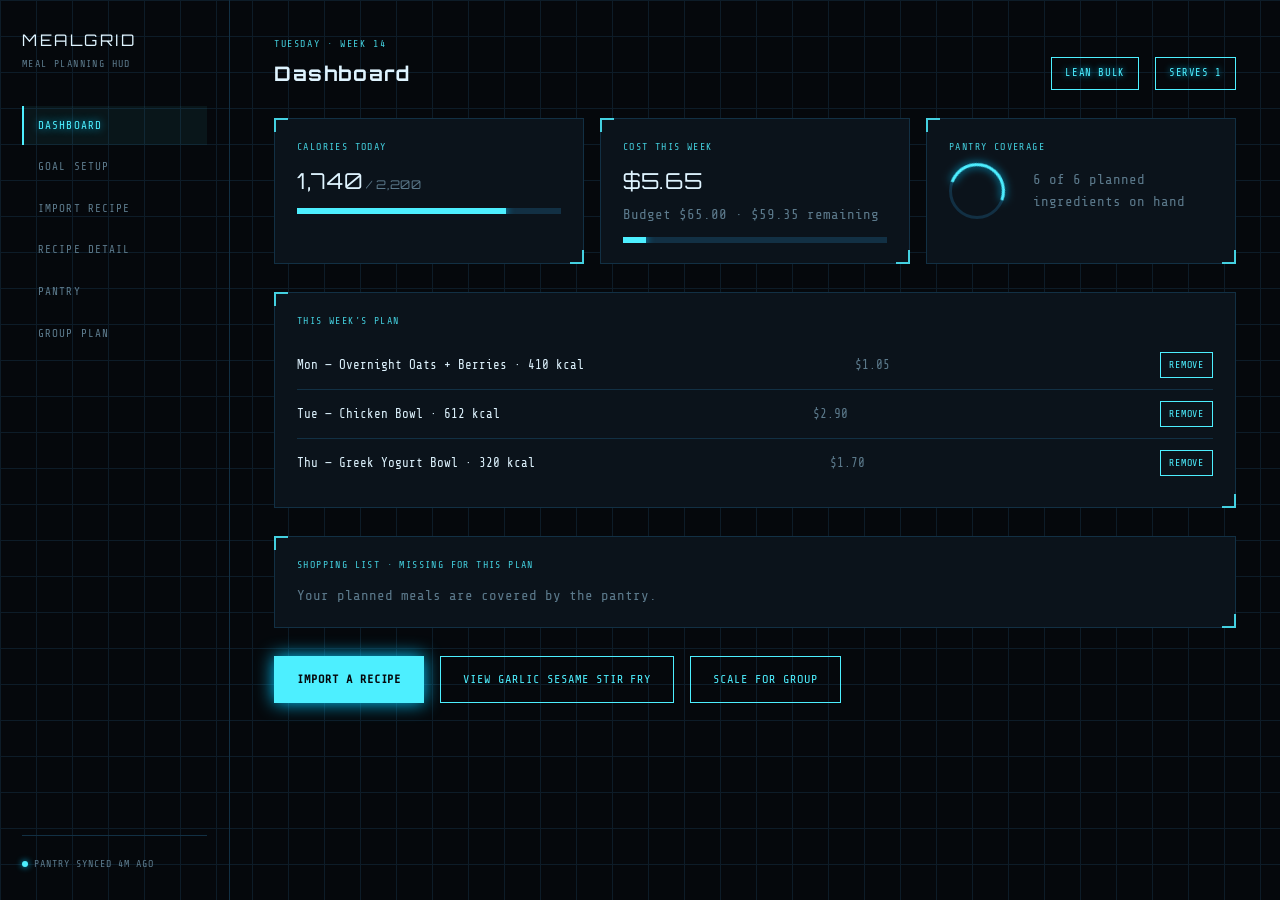
==== index.html @ e8ca7594 "Create MealGrid prototype repository Add static app pages, interactive pantry and meal-planning flow" ====
<!DOCTYPE html>
<html lang="en">
<head>
<meta charset="UTF-8">
<meta name="viewport" content="width=device-width, initial-scale=1">
<title>MealGrid — Dashboard</title>
<link rel="preconnect" href="https://fonts.googleapis.com">
<link href="https://fonts.googleapis.com/css2?family=Orbitron:wght@500;700;900&family=Share+Tech+Mono&display=swap" rel="stylesheet">
<link rel="stylesheet" href="styles.css">
</head>
<body>
<div class="app-shell">

  <aside class="sidebar">
    <div class="brand display">MEALGRID</div>
    <div class="brand-sub">Meal Planning HUD</div>
    <ul class="nav-list">
      <li><a class="nav-link is-active" href="index.html">Dashboard</a></li>
      <li><a class="nav-link" href="onboarding.html">Goal Setup</a></li>
      <li><a class="nav-link" href="import.html">Import Recipe</a></li>
      <li><a class="nav-link" href="recipe.html">Recipe Detail</a></li>
      <li><a class="nav-link" href="pantry.html">Pantry</a></li>
      <li><a class="nav-link" href="group.html">Group Plan</a></li>
    </ul>
    <div class="sidebar-status"><span class="status-dot"></span>Pantry synced 4m ago</div>
  </aside>

  <main class="main">

    <div class="page-header">
      <div>
        <span class="eyebrow">Tuesday · Week 14</span>
        <h1 class="page-title display">Dashboard</h1>
      </div>
      <div class="row wrap">
        <span class="chip is-selected">Lean Bulk</span>
        <span class="chip is-selected">Serves 1</span>
      </div>
    </div>

    <div class="cols-3">
      <div class="panel panel-corners">
        <div class="label">Calories Today</div>
        <div class="value-lg" style="margin-top:8px;">1,740<span class="dim" style="font-size:12px;"> / 2,200</span></div>
        <div class="bar" style="margin-top:10px;"><div class="bar-fill" style="width:79%"></div></div>
      </div>
      <div class="panel panel-corners">
        <div class="label">Cost This Week</div>
        <div id="weekly-cost" class="value-lg" style="margin-top:8px;">$0.00</div>
        <p id="budget-caption" class="dim" style="margin-top:6px;">Budget $65.00</p>
        <div class="bar" style="margin-top:10px;"><div id="budget-bar" class="bar-fill" style="width:0%"></div></div>
      </div>
      <div class="panel panel-corners">
        <div class="label">Pantry Coverage</div>
        <div class="row" style="align-items:center;margin-top:8px;">
          <div id="coverage-ring" class="ring ring-sm"></div>
          <p id="pantry-coverage" class="dim" style="margin-left:12px;">0 of 0 planned ingredients on hand</p>
        </div>
      </div>
    </div>

    <div class="panel panel-corners">
      <div class="label" style="margin-bottom:12px;">This Week's Plan</div>
      <div id="weekly-plan"></div>
      <p id="empty-plan" class="dim" hidden>No meals planned yet. Open a recipe to add one.</p>
    </div>

    <div class="panel panel-corners">
      <div class="label" style="margin-bottom:12px;">Shopping List · Missing for This Plan</div>
      <div id="shopping-list"></div>
      <p id="empty-shopping-list" class="dim" hidden>Your planned meals are covered by the pantry.</p>
    </div>

    <div class="row wrap">
      <a class="btn btn-primary" href="import.html">Import a Recipe</a>
      <a class="btn btn-ghost" href="recipe.html">View Garlic Sesame Stir Fry</a>
      <a class="btn btn-ghost" href="group.html">Scale for Group</a>
    </div>

  </main>

</div>
<div id="app-notice" class="app-notice" role="status" aria-live="polite" hidden></div>
<script src="app.js"></script>
</body>
</html>
---- styles.css ----
/* ===================================================================
   MEALGRID — static visual implementation of the Cyan Grid wireframe.
   =================================================================== */

/* ---------- Design tokens ---------- */
:root{
  --bg:#05080c;
  --panel:#0b131b;
  --line:#123044;
  --grid:#0d1c28;
  --accent:#4defff;
  --accent-glow:#00c8ff;
  --text:#dff4ff;
  --dim:#5c7a8c;

  --font-display:'Orbitron', sans-serif;
  --font-body:'Share Tech Mono', monospace;

  --gap-sm:10px;
  --gap-md:16px;
  --gap-lg:28px;
}

/* ---------- Reset ---------- */
*, *::before, *::after{ box-sizing:border-box; }
body{
  margin:0;
  background-color:var(--bg);
  background-image:
    linear-gradient(var(--grid) 1px, transparent 1px),
    linear-gradient(90deg, var(--grid) 1px, transparent 1px);
  background-size:36px 36px;
  color:var(--text);
  font-family:var(--font-body);
  font-size:14px;
  line-height:1.6;
  min-height:100vh;
}
h1,h2,h3,h4{ margin:0; font-weight:700; }
p{ margin:0; }
ul{ list-style:none; margin:0; padding:0; }
a{ color:inherit; }
button{ font:inherit; }
hr{ border:none; }

.display{ font-family:var(--font-display); letter-spacing:.05em; }

/* ---------- Accessibility / motion ---------- */
a:focus-visible, button:focus-visible{
  outline:2px solid var(--accent);
  outline-offset:3px;
}
@media (prefers-reduced-motion: reduce){
  *{ animation:none !important; transition:none !important; }
}
@keyframes riseIn{
  from{ opacity:0; transform:translateY(6px); }
  to{ opacity:1; transform:translateY(0); }
}
.main{ animation:riseIn .5s ease both; }

/* ---------- App shell ---------- */
.app-shell{
  display:flex;
  min-height:100vh;
  max-width:1440px;
  margin:0 auto;
}

.sidebar{
  width:230px;
  flex-shrink:0;
  position:sticky;
  top:0;
  align-self:flex-start;
  height:100vh;
  border-right:1px solid var(--line);
  padding:28px 22px;
  display:flex;
  flex-direction:column;
}
.brand{ font-size:16px; letter-spacing:.16em; margin-bottom:2px; }
.brand-sub{
  font-size:10px; letter-spacing:.14em; text-transform:uppercase;
  color:var(--dim); margin-bottom:34px;
}

.nav-list{ display:flex; flex-direction:column; gap:2px; }
.nav-link{
  display:block; font-size:11px; letter-spacing:.1em; text-transform:uppercase;
  text-decoration:none; color:var(--dim);
  padding:11px 14px; border-left:2px solid transparent;
  transition:color .15s ease, border-color .15s ease, background-color .15s ease;
}
.nav-link:hover{ color:var(--text); border-left-color:var(--line); background:rgba(77,239,255,.04); }
.nav-link.is-active{
  color:var(--accent); border-left-color:var(--accent);
  background:rgba(77,239,255,.06); text-shadow:0 0 8px var(--accent-glow);
}

.sidebar-status{
  margin-top:auto; padding-top:20px; border-top:1px solid var(--line);
  font-size:10px; letter-spacing:.1em; text-transform:uppercase; color:var(--dim);
}
.status-dot{
  display:inline-block; width:6px; height:6px; border-radius:50%;
  background:var(--accent); box-shadow:0 0 6px var(--accent-glow); margin-right:6px;
}

.main{
  flex:1; min-width:0;
  padding:36px 44px 80px;
  display:flex; flex-direction:column; gap:var(--gap-lg);
}

.page-header{
  display:flex; justify-content:space-between; align-items:flex-end;
  flex-wrap:wrap; gap:12px;
}
.page-title{ font-size:20px; letter-spacing:.08em; }
.page-meta{ font-size:11px; color:var(--dim); letter-spacing:.06em; }
.eyebrow{
  display:block; font-size:10px; letter-spacing:.16em; text-transform:uppercase;
  color:var(--accent); opacity:.85; margin-bottom:6px;
}
.back-link{
  font-size:11px; letter-spacing:.08em; text-transform:uppercase;
  text-decoration:none; color:var(--dim);
}
.back-link:hover{ color:var(--accent); }

.glow-rule{ height:1px; background:linear-gradient(90deg, transparent, var(--accent), transparent); opacity:.55; }
.divider{ height:1px; background:var(--line); }

/* ---------- Layout helpers ---------- */
.stack{ display:flex; flex-direction:column; gap:var(--gap-md); }
.row{ display:flex; gap:var(--gap-md); }
.row-between{ display:flex; justify-content:space-between; align-items:center; gap:var(--gap-md); }
.wrap{ flex-wrap:wrap; }
.cols-2{ display:grid; grid-template-columns:1fr 1fr; gap:var(--gap-md); }
.cols-3{ display:grid; grid-template-columns:repeat(3, 1fr); gap:var(--gap-md); }
.split{ display:grid; grid-template-columns:1.3fr 1fr; gap:var(--gap-lg); align-items:start; }
.split-narrow{ display:grid; grid-template-columns:210px 1fr; gap:var(--gap-lg); align-items:start; }

/* ---------- Panel ---------- */
.panel{ position:relative; background:var(--panel); border:1px solid var(--line); padding:20px 22px; }
.panel-corners::before, .panel-corners::after{
  content:''; position:absolute; width:14px; height:14px;
  border-style:solid; border-color:var(--accent); opacity:.85; pointer-events:none;
}
.panel-corners::before{ top:-1px; left:-1px; border-width:2px 0 0 2px; }
.panel-corners::after{ bottom:-1px; right:-1px; border-width:0 2px 2px 0; }
.panel-muted{ opacity:.5; }
.panel-select{ border-color:var(--accent); }
.panel-center{ text-align:center; }

.label{ font-size:10px; letter-spacing:.14em; text-transform:uppercase; color:var(--accent); opacity:.85; }
.dim{ color:var(--dim); }
.value-lg{ font-family:var(--font-display); font-size:22px; letter-spacing:.03em; }

/* ---------- Lists ---------- */
.list-row{
  display:flex; justify-content:space-between; align-items:center;
  padding:11px 0; border-bottom:1px solid var(--line); font-size:12.5px;
}
.list-row:last-child{ border-bottom:none; }
.tag-ok{ color:var(--accent); font-size:10.5px; letter-spacing:.08em; text-transform:uppercase; }
.tag-needed{ color:var(--dim); font-size:10.5px; letter-spacing:.08em; text-transform:uppercase; }

/* ---------- Bar / Ring ---------- */
.bar{ height:6px; background:var(--line); position:relative; overflow:hidden; }
.bar-fill{ position:absolute; inset:0 auto 0 0; background:var(--accent); box-shadow:0 0 8px var(--accent-glow); }

.ring{
  width:78px; height:78px; border-radius:50%; border:3px solid var(--line);
  display:flex; align-items:center; justify-content:center; position:relative;
  flex-shrink:0; font-family:var(--font-display); font-size:13px;
}
.ring::before{
  content:''; position:absolute; inset:-3px; border-radius:50%;
  border:3px solid transparent; border-top-color:var(--accent); border-right-color:var(--accent);
  transform:rotate(-25deg); filter:drop-shadow(0 0 4px var(--accent-glow));
}
.ring-sm{ width:56px; height:56px; font-size:0; }

/* ---------- Chips ---------- */
.chip{
  display:inline-flex; align-items:center; font-size:10.5px; letter-spacing:.06em;
  text-transform:uppercase; padding:7px 13px; border:1px solid var(--line);
  color:var(--dim); background:transparent;
}
.chip.is-selected{ border-color:var(--accent); color:var(--accent); text-shadow:0 0 6px var(--accent-glow); }

/* ---------- Buttons ---------- */
.btn{
  display:inline-flex; align-items:center; justify-content:center; gap:8px;
  font-family:var(--font-body); font-size:12px; letter-spacing:.08em; text-transform:uppercase;
  text-decoration:none; padding:13px 22px; border:1px solid var(--line);
  color:var(--dim); background:transparent; cursor:pointer;
  transition:color .15s ease, border-color .15s ease, box-shadow .15s ease, background-color .15s ease;
}
.btn:hover{ color:var(--text); border-color:var(--accent); }
.btn-block{ width:100%; }
.btn-primary{
  background:var(--accent); color:var(--bg); border-color:var(--accent);
  font-weight:700; box-shadow:0 0 18px var(--accent-glow);
}
.btn-primary:hover{ filter:brightness(1.1); box-shadow:0 0 26px var(--accent-glow); }
.btn-ghost{ border-color:var(--accent); color:var(--accent); }
.btn-ghost:hover{ background:rgba(77,239,255,.08); }

/* ---------- Add tile ---------- */
.tile-add{
  display:flex; align-items:center; justify-content:center;
  border:1px dashed var(--line); color:var(--dim); text-decoration:none;
  font-size:11px; letter-spacing:.08em; text-transform:uppercase; padding:20px;
  transition:color .15s ease, border-color .15s ease;
}
.tile-add:hover{ color:var(--accent); border-color:var(--accent); }

/* ---------- Thumb / media placeholder ---------- */
.thumb{
  width:100%; border:1px dashed var(--line);
  display:flex; align-items:center; justify-content:center;
  color:var(--dim); font-size:10px; letter-spacing:.12em; text-transform:uppercase;
  min-height:120px;
}
.thumb-lg{ min-height:220px; }

/* ---------- Step track ---------- */
.step-track{ display:flex; align-items:center; gap:6px; }
.step-dot{ width:8px; height:8px; border-radius:50%; background:var(--line); }
.step-dot.is-done{ background:var(--accent); box-shadow:0 0 6px var(--accent-glow); }

/* ---------- Secondary (filter) nav ---------- */
.filter-list{ display:flex; flex-direction:column; gap:2px; }
.filter-link{
  display:block; font-size:11px; letter-spacing:.1em; text-transform:uppercase;
  text-decoration:none; text-align:left; color:var(--dim); background:transparent;
  font-family:var(--font-body); cursor:pointer;
  padding:10px 12px; border-left:2px solid transparent;
  transition:color .15s ease, border-color .15s ease, background-color .15s ease;
}
.filter-link:hover{ color:var(--text); border-left-color:var(--line); }
.filter-link.is-active{
  color:var(--accent); border-left-color:var(--accent);
  background:rgba(77,239,255,.05); text-shadow:0 0 8px var(--accent-glow);
}

/* ---------- Interactive prototype ---------- */
.form-help{ margin:-6px 0 14px; font-size:12px; }
.form-grid{ display:grid; grid-template-columns:2fr 1fr 1fr 1fr; gap:var(--gap-md); margin-bottom:var(--gap-md); }
.field{ display:flex; flex-direction:column; gap:6px; min-width:0; }
.field input, .field select{
  width:100%; min-height:42px; padding:9px 11px; border:1px solid var(--line);
  border-radius:0; background:var(--bg); color:var(--text); font:inherit;
}
.field input:focus, .field select:focus{ outline:2px solid var(--accent); outline-offset:1px; }
.pantry-card{ min-width:0; }
.pantry-card .label{ overflow-wrap:anywhere; }
.pantry-card.is-low{ border-color:var(--accent); }
.pantry-card .category{ margin-top:4px; font-size:10px; letter-spacing:.08em; text-transform:uppercase; }
.list-row .btn-remove{ padding:4px 8px; font-size:10px; }
.app-notice{
  position:fixed; right:20px; bottom:20px; z-index:5; max-width:min(420px, calc(100vw - 40px));
  padding:12px 16px; border:1px solid var(--accent); background:var(--panel); color:var(--text);
  box-shadow:0 0 16px rgba(0,200,255,.2); font-size:12px;
}
.app-notice.is-error{ border-color:#ff9a70; }

/* ---------- Responsive ---------- */
@media (max-width: 900px){
  .app-shell{ flex-direction:column; }
  .sidebar{
    position:relative; height:auto; width:100%;
    border-right:none; border-bottom:1px solid var(--line); padding:18px 20px;
  }
  .brand-sub{ margin-bottom:16px; }
  .nav-list{ flex-direction:row; overflow-x:auto; gap:4px; padding-bottom:2px; }
  .nav-link{ white-space:nowrap; border-left:none; border-bottom:2px solid transparent; padding:8px 12px; }
  .nav-link:hover{ border-left:none; border-bottom-color:var(--line); }
  .nav-link.is-active{ border-left:none; border-bottom-color:var(--accent); }
  .sidebar-status{ display:none; }

  .main{ padding:26px 20px 60px; gap:20px; }
  .cols-3{ grid-template-columns:1fr; }
  .cols-2{ grid-template-columns:1fr; }
  .split, .split-narrow{ grid-template-columns:1fr; }

  .filter-list{ flex-direction:row; overflow-x:auto; gap:4px; }
  .filter-link{ white-space:nowrap; border-left:none; border-bottom:2px solid transparent; padding:8px 12px; }
  .filter-link:hover{ border-left:none; border-bottom-color:var(--line); }
  .filter-link.is-active{ border-left:none; border-bottom-color:var(--accent); }
  .form-grid{ grid-template-columns:1fr 1fr; }
}

@media (max-width: 480px){
  .page-title{ font-size:17px; }
  .value-lg{ font-size:19px; }
  .panel{ padding:16px 18px; }
}
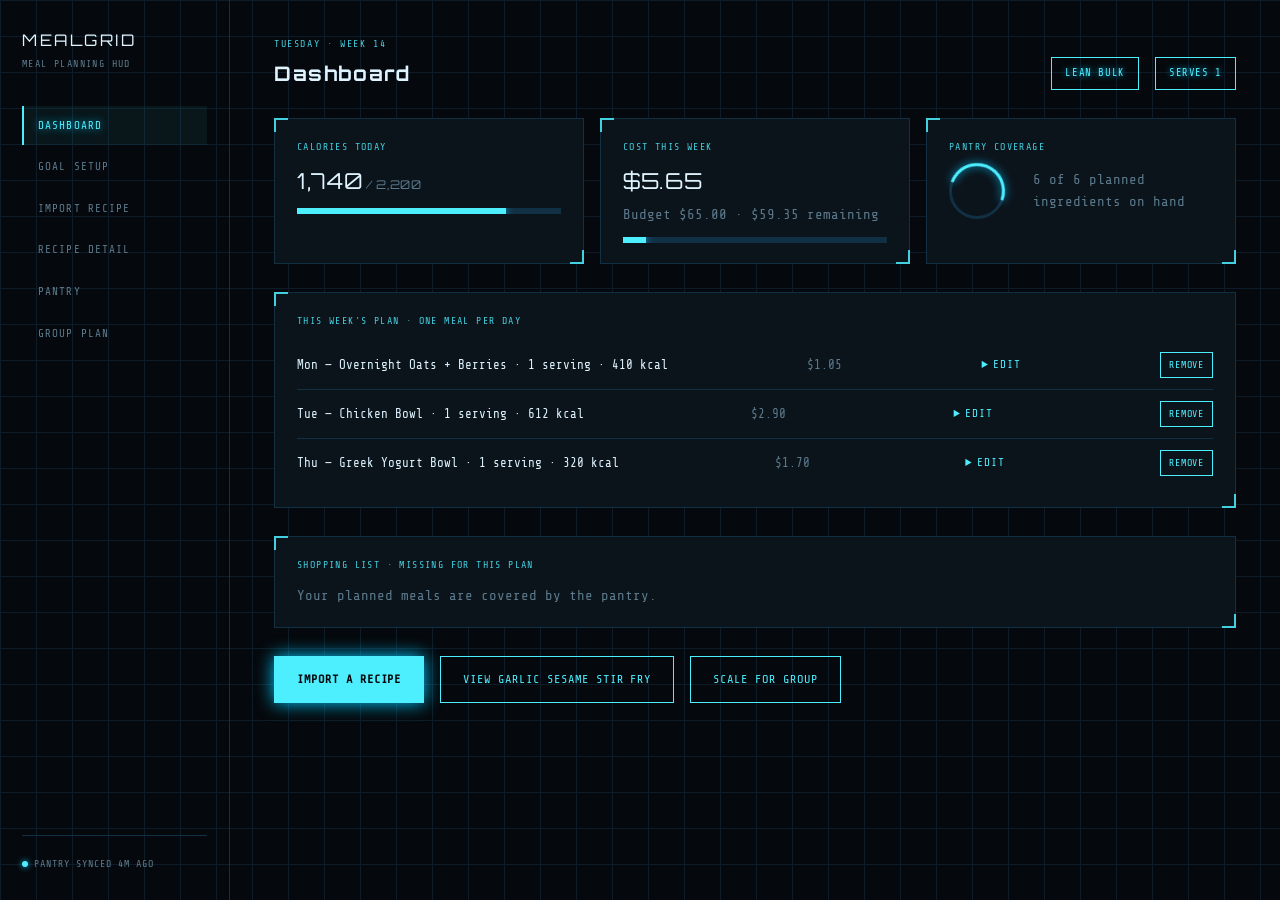
==== commit 8cc19e19: "Update MealGrid prototype and README" ====
--- a/index.html
+++ b/index.html
@@ -60,7 +60,7 @@
     </div>
 
     <div class="panel panel-corners">
-      <div class="label" style="margin-bottom:12px;">This Week's Plan</div>
+      <div class="label" style="margin-bottom:12px;">This Week's Plan · One Meal Per Day</div>
       <div id="weekly-plan"></div>
       <p id="empty-plan" class="dim" hidden>No meals planned yet. Open a recipe to add one.</p>
     </div>
--- a/styles.css
+++ b/styles.css
@@ -206,6 +206,8 @@
   font-weight:700; box-shadow:0 0 18px var(--accent-glow);
 }
 .btn-primary:hover{ filter:brightness(1.1); box-shadow:0 0 26px var(--accent-glow); }
+.btn:disabled{ opacity:.45; cursor:not-allowed; box-shadow:none; }
+.btn-primary:disabled:hover{ filter:none; }
 .btn-ghost{ border-color:var(--accent); color:var(--accent); }
 .btn-ghost:hover{ background:rgba(77,239,255,.08); }
 
@@ -250,6 +252,16 @@
 /* ---------- Interactive prototype ---------- */
 .form-help{ margin:-6px 0 14px; font-size:12px; }
 .form-grid{ display:grid; grid-template-columns:2fr 1fr 1fr 1fr; gap:var(--gap-md); margin-bottom:var(--gap-md); }
+.schedule-help{ margin-top:4px; font-size:12px; }
+.schedule-fields{ display:grid; grid-template-columns:1.4fr 1fr; gap:var(--gap-md); }
+.schedule-fields option:disabled{ color:var(--dim); }
+.schedule-estimate{ min-height:1.6em; }
+.plan-edit{ flex-shrink:0; font-size:11px; }
+.plan-edit summary{ color:var(--accent); cursor:pointer; text-transform:uppercase; letter-spacing:.08em; }
+.plan-edit-form{ display:flex; align-items:flex-end; gap:8px; padding-top:8px; }
+.plan-edit-form .field{ width:112px; }
+.plan-edit-form .field input, .plan-edit-form .field select{ min-height:34px; padding:5px 7px; font-size:11px; }
+.plan-edit-form .btn{ padding:7px 10px; font-size:10px; }
 .field{ display:flex; flex-direction:column; gap:6px; min-width:0; }
 .field input, .field select{
   width:100%; min-height:42px; padding:9px 11px; border:1px solid var(--line);
@@ -292,10 +304,13 @@
   .filter-link:hover{ border-left:none; border-bottom-color:var(--line); }
   .filter-link.is-active{ border-left:none; border-bottom-color:var(--accent); }
   .form-grid{ grid-template-columns:1fr 1fr; }
+  .schedule-fields{ grid-template-columns:1fr 1fr; }
+  .plan-edit-form{ flex-wrap:wrap; }
 }
 
 @media (max-width: 480px){
   .page-title{ font-size:17px; }
   .value-lg{ font-size:19px; }
   .panel{ padding:16px 18px; }
-}
+  .list-row{ flex-wrap:wrap; gap:8px; }
+}
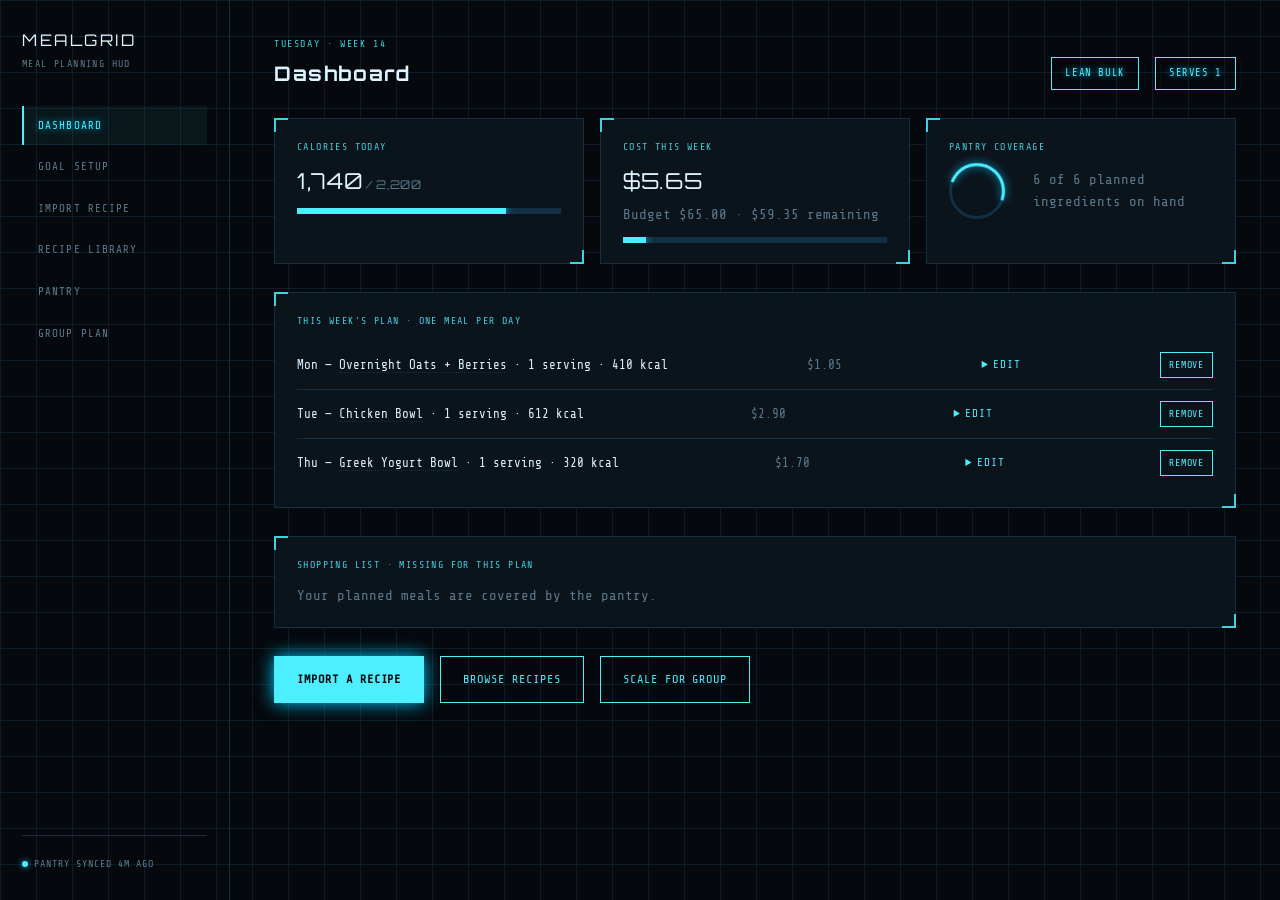
==== commit ec86c8c4: "Show any recipe by id on recipe.html and link the library everywhere recipe.html?id=<id> now renders" ====
--- a/index.html
+++ b/index.html
@@ -18,7 +18,7 @@
       <li><a class="nav-link is-active" href="index.html">Dashboard</a></li>
       <li><a class="nav-link" href="onboarding.html">Goal Setup</a></li>
       <li><a class="nav-link" href="import.html">Import Recipe</a></li>
-      <li><a class="nav-link" href="recipe.html">Recipe Detail</a></li>
+      <li><a class="nav-link" href="recipes.html">Recipe Library</a></li>
       <li><a class="nav-link" href="pantry.html">Pantry</a></li>
       <li><a class="nav-link" href="group.html">Group Plan</a></li>
     </ul>
@@ -62,7 +62,7 @@
     <div class="panel panel-corners">
       <div class="label" style="margin-bottom:12px;">This Week's Plan · One Meal Per Day</div>
       <div id="weekly-plan"></div>
-      <p id="empty-plan" class="dim" hidden>No meals planned yet. Open a recipe to add one.</p>
+      <p id="empty-plan" class="dim" hidden>No meals planned yet. Open a recipe from the library to add one.</p>
     </div>
 
     <div class="panel panel-corners">
@@ -73,7 +73,7 @@
 
     <div class="row wrap">
       <a class="btn btn-primary" href="import.html">Import a Recipe</a>
-      <a class="btn btn-ghost" href="recipe.html">View Garlic Sesame Stir Fry</a>
+      <a class="btn btn-ghost" href="recipes.html">Browse Recipes</a>
       <a class="btn btn-ghost" href="group.html">Scale for Group</a>
     </div>
 
--- a/styles.css
+++ b/styles.css
@@ -42,6 +42,7 @@
 a{ color:inherit; }
 button{ font:inherit; }
 hr{ border:none; }
+[hidden]{ display:none !important; }
 
 .display{ font-family:var(--font-display); letter-spacing:.05em; }
 
@@ -164,6 +165,8 @@
   padding:11px 0; border-bottom:1px solid var(--line); font-size:12.5px;
 }
 .list-row:last-child{ border-bottom:none; }
+.list-row a{ text-decoration:none; border-bottom:1px dotted var(--line); }
+.list-row a:hover{ color:var(--accent); border-bottom-color:var(--accent); }
 .tag-ok{ color:var(--accent); font-size:10.5px; letter-spacing:.08em; text-transform:uppercase; }
 .tag-needed{ color:var(--dim); font-size:10.5px; letter-spacing:.08em; text-transform:uppercase; }
 
@@ -280,6 +283,38 @@
 }
 .app-notice.is-error{ border-color:#ff9a70; }
 
+/* ---------- Recipe library ---------- */
+.btn-sm{ padding:7px 12px; font-size:10.5px; }
+.btn-danger{ border-color:#ff9a70; color:#ff9a70; }
+.btn-danger:hover{ color:var(--bg); background:#ff9a70; border-color:#ff9a70; }
+.chip-sm{ padding:3px 8px; font-size:9.5px; }
+.library-search{ max-width:420px; }
+.recipe-card{ display:flex; flex-direction:column; gap:8px; min-width:0; }
+.recipe-card-title{ font-size:13px; letter-spacing:.06em; overflow-wrap:anywhere; }
+.recipe-card-title a{ text-decoration:none; }
+.recipe-card-title a:hover{ color:var(--accent); text-shadow:0 0 8px var(--accent-glow); }
+.recipe-card .dim{ font-size:12px; }
+.recipe-tags{ gap:6px; }
+.recipe-card-actions{ gap:8px; margin-top:auto; padding-top:6px; }
+.recipe-steps{ margin:0; padding-left:22px; display:flex; flex-direction:column; gap:8px; font-size:12.5px; }
+.recipe-steps li::marker{ color:var(--accent); font-family:var(--font-display); font-size:11px; }
+
+/* ---------- Recipe editor ---------- */
+.recipe-basics-grid{ display:grid; grid-template-columns:repeat(4, 1fr); gap:var(--gap-md); }
+.field-wide{ grid-column:span 2; }
+.ingredient-row{ display:grid; grid-template-columns:2fr 1fr 1fr 1fr auto; gap:var(--gap-sm); align-items:end; }
+.ingredient-row .btn-remove{ min-height:42px; padding:0 12px; font-size:10px; }
+.field textarea{
+  width:100%; padding:9px 11px; border:1px solid var(--line); border-radius:0;
+  background:var(--bg); color:var(--text); font:inherit; line-height:1.6; resize:vertical;
+}
+.field textarea:focus{ outline:2px solid var(--accent); outline-offset:1px; }
+.field [aria-invalid="true"]{ border-color:#ff9a70; box-shadow:0 0 0 1px #ff9a70; }
+.form-errors{ border-color:#ff9a70; }
+.form-errors:focus{ outline:none; }
+.form-errors .label{ color:#ff9a70; margin-bottom:8px; }
+.form-errors ul{ list-style:square; padding-left:20px; font-size:12px; }
+
 /* ---------- Responsive ---------- */
 @media (max-width: 900px){
   .app-shell{ flex-direction:column; }
@@ -306,6 +341,9 @@
   .form-grid{ grid-template-columns:1fr 1fr; }
   .schedule-fields{ grid-template-columns:1fr 1fr; }
   .plan-edit-form{ flex-wrap:wrap; }
+  .recipe-basics-grid{ grid-template-columns:1fr 1fr; }
+  .ingredient-row{ grid-template-columns:1fr 1fr; padding-bottom:var(--gap-sm); border-bottom:1px solid var(--line); }
+  .ingredient-row .field:first-child{ grid-column:span 2; }
 }
 
 @media (max-width: 480px){
@@ -313,4 +351,6 @@
   .value-lg{ font-size:19px; }
   .panel{ padding:16px 18px; }
   .list-row{ flex-wrap:wrap; gap:8px; }
-}
+  .recipe-basics-grid{ grid-template-columns:1fr; }
+  .field-wide{ grid-column:auto; }
+}
